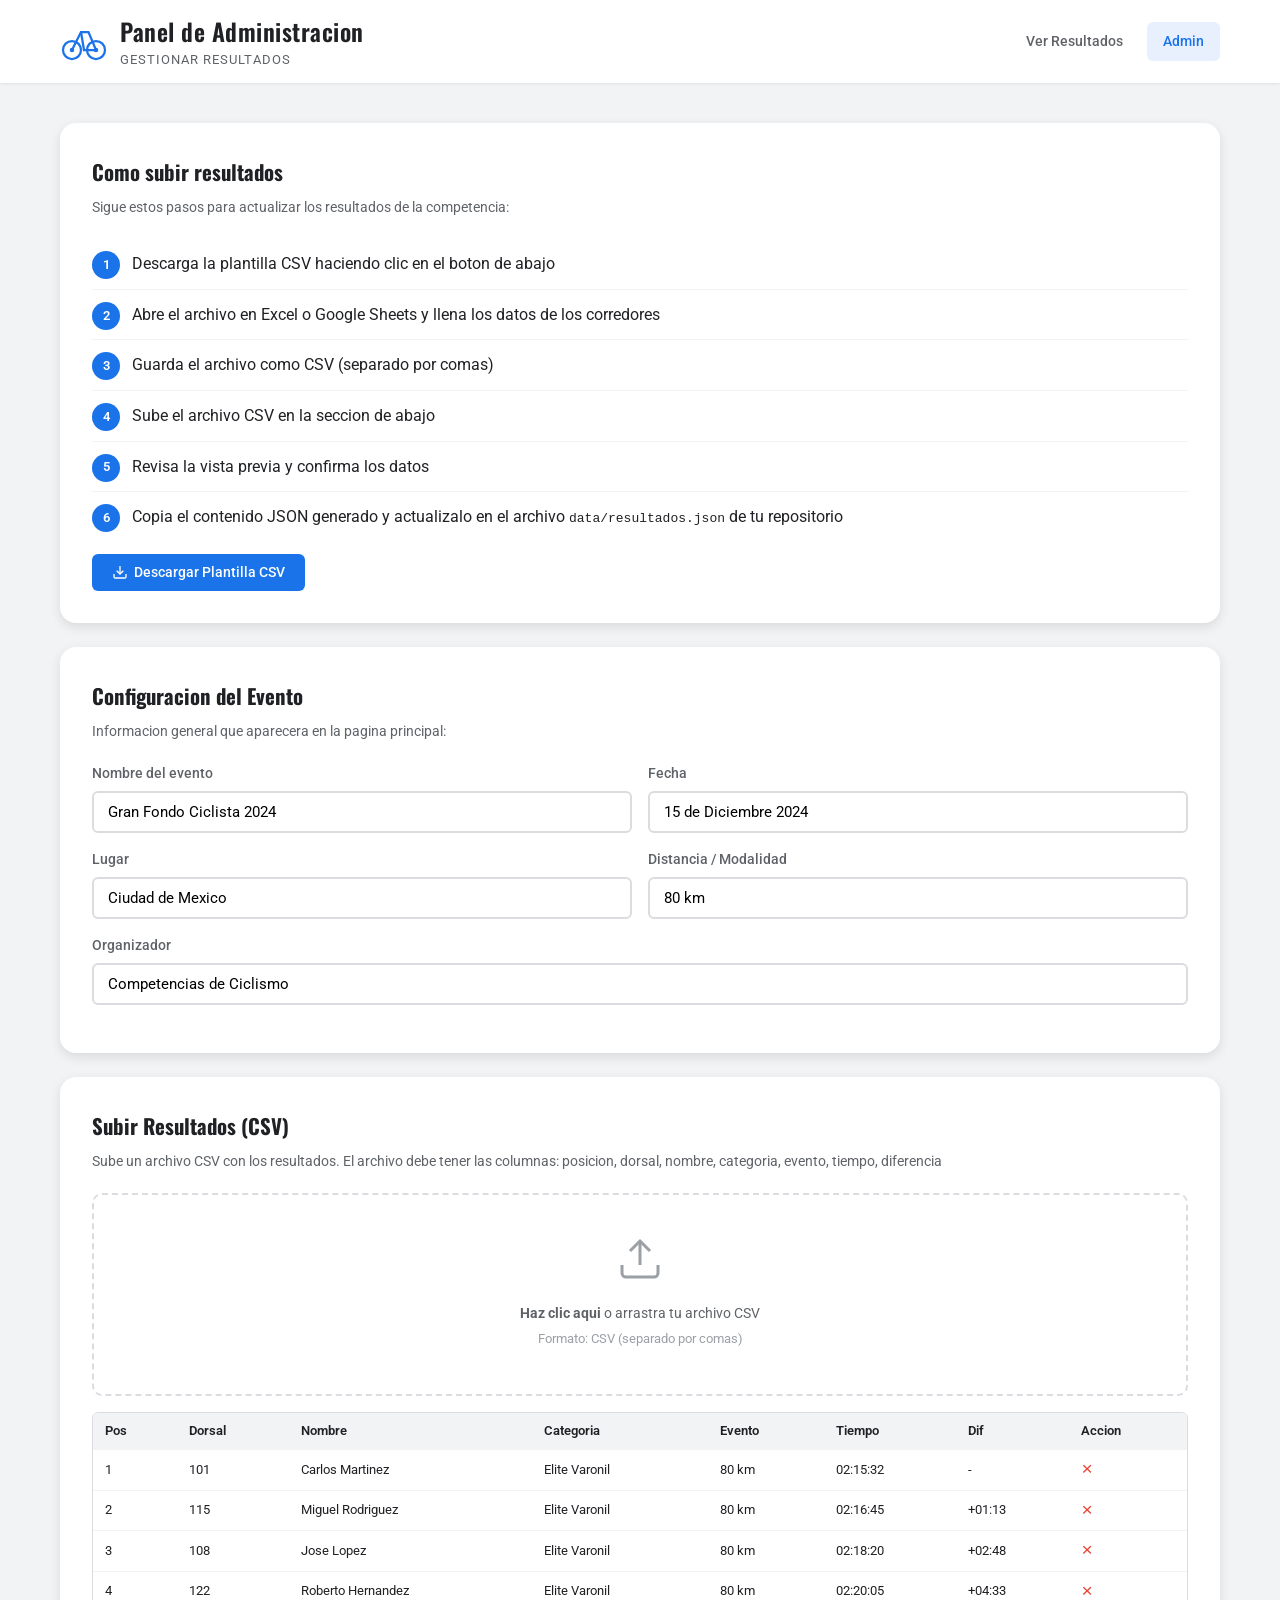
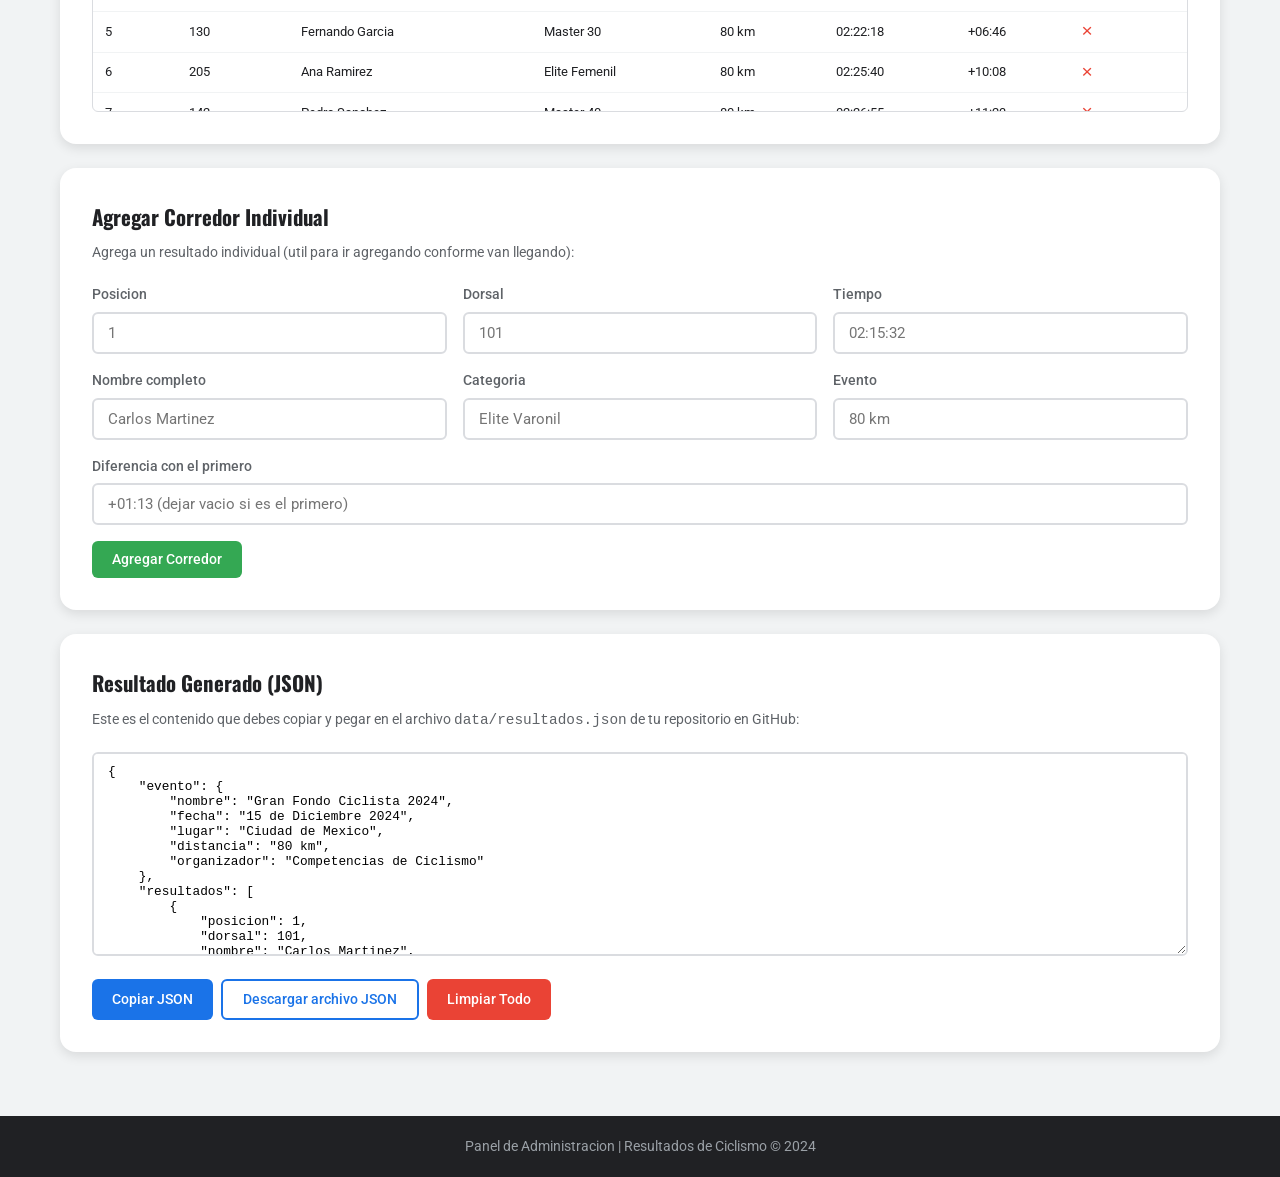
==== admin.html @ 0f293072 "feat: Pagina web completa para resultados de ciclismo - Pagina principal con tabla de resultados y b" ====
<!DOCTYPE html>
<html lang="es">
<head>
    <meta charset="UTF-8">
    <meta name="viewport" content="width=device-width, initial-scale=1.0">
    <title>Admin - Resultados de Ciclismo</title>
    <link rel="stylesheet" href="css/styles.css">
    <link rel="preconnect" href="https://fonts.googleapis.com">
    <link rel="preconnect" href="https://fonts.gstatic.com" crossorigin>
    <link href="https://fonts.googleapis.com/css2?family=Roboto:wght@300;400;500;700&family=Oswald:wght@400;500;600;700&display=swap" rel="stylesheet">
</head>
<body>
    <!-- Header -->
    <header class="header">
        <div class="container">
            <div class="header-content">
                <div class="logo">
                    <svg class="logo-icon" viewBox="0 0 64 64" width="48" height="48">
                        <circle cx="16" cy="44" r="12" fill="none" stroke="currentColor" stroke-width="3"/>
                        <circle cx="48" cy="44" r="12" fill="none" stroke="currentColor" stroke-width="3"/>
                        <path d="M16 44 L28 20 L38 20 L48 44" fill="none" stroke="currentColor" stroke-width="3"/>
                        <path d="M28 20 L32 44 L48 44" fill="none" stroke="currentColor" stroke-width="3"/>
                        <circle cx="16" cy="44" r="3" fill="currentColor"/>
                        <circle cx="48" cy="44" r="3" fill="currentColor"/>
                    </svg>
                    <div>
                        <h1 class="site-title">Panel de Administracion</h1>
                        <p class="site-subtitle">Gestionar Resultados</p>
                    </div>
                </div>
                <nav class="nav">
                    <a href="index.html" class="nav-link">Ver Resultados</a>
                    <a href="admin.html" class="nav-link active">Admin</a>
                </nav>
            </div>
        </div>
    </header>

    <!-- Main Content -->
    <main class="admin-section">
        <div class="container">

            <!-- Instructions -->
            <div class="admin-card">
                <h3>Como subir resultados</h3>
                <p>Sigue estos pasos para actualizar los resultados de la competencia:</p>
                <ol class="instructions-list">
                    <li>Descarga la plantilla CSV haciendo clic en el boton de abajo</li>
                    <li>Abre el archivo en Excel o Google Sheets y llena los datos de los corredores</li>
                    <li>Guarda el archivo como CSV (separado por comas)</li>
                    <li>Sube el archivo CSV en la seccion de abajo</li>
                    <li>Revisa la vista previa y confirma los datos</li>
                    <li>Copia el contenido JSON generado y actualizalo en el archivo <code>data/resultados.json</code> de tu repositorio</li>
                </ol>
                <div class="template-download">
                    <button id="btn-download-template" class="btn btn-primary">
                        <svg width="16" height="16" viewBox="0 0 24 24" fill="none" stroke="currentColor" stroke-width="2">
                            <path d="M21 15v4a2 2 0 0 1-2 2H5a2 2 0 0 1-2-2v-4"/>
                            <polyline points="7 10 12 15 17 10"/>
                            <line x1="12" y1="15" x2="12" y2="3"/>
                        </svg>
                        Descargar Plantilla CSV
                    </button>
                </div>
            </div>

            <!-- Event Configuration -->
            <div class="admin-card">
                <h3>Configuracion del Evento</h3>
                <p>Informacion general que aparecera en la pagina principal:</p>
                <div class="form-row">
                    <div class="form-group">
                        <label for="event-name">Nombre del evento</label>
                        <input type="text" id="event-name" placeholder="Ej: Gran Fondo Ciclista 2024">
                    </div>
                    <div class="form-group">
                        <label for="event-date">Fecha</label>
                        <input type="text" id="event-date" placeholder="Ej: 15 de Diciembre 2024">
                    </div>
                </div>
                <div class="form-row">
                    <div class="form-group">
                        <label for="event-place">Lugar</label>
                        <input type="text" id="event-place" placeholder="Ej: Ciudad de Mexico">
                    </div>
                    <div class="form-group">
                        <label for="event-distance">Distancia / Modalidad</label>
                        <input type="text" id="event-distance" placeholder="Ej: 80 km">
                    </div>
                </div>
                <div class="form-group">
                    <label for="event-organizer">Organizador</label>
                    <input type="text" id="event-organizer" placeholder="Ej: Nombre de tu organizacion">
                </div>
            </div>

            <!-- CSV Upload -->
            <div class="admin-card">
                <h3>Subir Resultados (CSV)</h3>
                <p>Sube un archivo CSV con los resultados. El archivo debe tener las columnas: posicion, dorsal, nombre, categoria, evento, tiempo, diferencia</p>
                
                <div id="alert-success" class="alert alert-success">Datos cargados correctamente</div>
                <div id="alert-error" class="alert alert-error">Error al cargar los datos</div>

                <div class="upload-area" id="upload-area">
                    <svg width="48" height="48" viewBox="0 0 24 24" fill="none" stroke="currentColor" stroke-width="1.5">
                        <path d="M21 15v4a2 2 0 0 1-2 2H5a2 2 0 0 1-2-2v-4"/>
                        <polyline points="17 8 12 3 7 8"/>
                        <line x1="12" y1="3" x2="12" y2="15"/>
                    </svg>
                    <p><strong>Haz clic aqui</strong> o arrastra tu archivo CSV</p>
                    <p class="upload-hint">Formato: CSV (separado por comas)</p>
                    <input type="file" id="csv-file" accept=".csv" style="display: none;">
                </div>

                <!-- Data Preview -->
                <div id="data-preview" class="data-preview" style="display: none;">
                </div>
            </div>

            <!-- Manual Entry -->
            <div class="admin-card">
                <h3>Agregar Corredor Individual</h3>
                <p>Agrega un resultado individual (util para ir agregando conforme van llegando):</p>
                
                <div class="form-row">
                    <div class="form-group">
                        <label for="add-position">Posicion</label>
                        <input type="number" id="add-position" placeholder="1" min="1">
                    </div>
                    <div class="form-group">
                        <label for="add-dorsal">Dorsal</label>
                        <input type="number" id="add-dorsal" placeholder="101" min="1">
                    </div>
                    <div class="form-group">
                        <label for="add-time">Tiempo</label>
                        <input type="text" id="add-time" placeholder="02:15:32">
                    </div>
                </div>
                <div class="form-row">
                    <div class="form-group">
                        <label for="add-name">Nombre completo</label>
                        <input type="text" id="add-name" placeholder="Carlos Martinez">
                    </div>
                    <div class="form-group">
                        <label for="add-category">Categoria</label>
                        <input type="text" id="add-category" placeholder="Elite Varonil">
                    </div>
                    <div class="form-group">
                        <label for="add-event">Evento</label>
                        <input type="text" id="add-event" placeholder="80 km">
                    </div>
                </div>
                <div class="form-group">
                    <label for="add-diff">Diferencia con el primero</label>
                    <input type="text" id="add-diff" placeholder="+01:13 (dejar vacio si es el primero)">
                </div>
                <button id="btn-add-runner" class="btn btn-success">Agregar Corredor</button>
            </div>

            <!-- Generated JSON Output -->
            <div class="admin-card">
                <h3>Resultado Generado (JSON)</h3>
                <p>Este es el contenido que debes copiar y pegar en el archivo <code>data/resultados.json</code> de tu repositorio en GitHub:</p>
                <div class="form-group">
                    <textarea id="json-output" rows="12" style="font-family: monospace; font-size: 0.8rem;" readonly></textarea>
                </div>
                <div style="display: flex; gap: 8px; flex-wrap: wrap;">
                    <button id="btn-copy-json" class="btn btn-primary">Copiar JSON</button>
                    <button id="btn-download-json" class="btn btn-outline">Descargar archivo JSON</button>
                    <button id="btn-clear-all" class="btn btn-danger">Limpiar Todo</button>
                </div>
            </div>

        </div>
    </main>

    <!-- Footer -->
    <footer class="footer">
        <div class="container">
            <p>Panel de Administracion | Resultados de Ciclismo &copy; 2024</p>
        </div>
    </footer>

    <script src="js/admin.js"></script>
</body>
</html>
---- css/styles.css ----
/* ===== RESET & BASE ===== */
*, *::before, *::after {
    margin: 0;
    padding: 0;
    box-sizing: border-box;
}

:root {
    --primary: #1a73e8;
    --primary-dark: #1557b0;
    --primary-light: #e8f0fe;
    --secondary: #f9ab00;
    --success: #34a853;
    --danger: #ea4335;
    --dark: #202124;
    --gray-900: #3c4043;
    --gray-700: #5f6368;
    --gray-500: #9aa0a6;
    --gray-300: #dadce0;
    --gray-100: #f1f3f4;
    --white: #ffffff;
    --shadow-sm: 0 1px 3px rgba(0,0,0,0.08);
    --shadow-md: 0 4px 12px rgba(0,0,0,0.1);
    --shadow-lg: 0 8px 24px rgba(0,0,0,0.12);
    --radius-sm: 6px;
    --radius-md: 10px;
    --radius-lg: 16px;
    --font-main: 'Roboto', sans-serif;
    --font-heading: 'Oswald', sans-serif;
}

html {
    scroll-behavior: smooth;
}

body {
    font-family: var(--font-main);
    background: var(--gray-100);
    color: var(--dark);
    line-height: 1.6;
    min-height: 100vh;
}

.container {
    max-width: 1200px;
    margin: 0 auto;
    padding: 0 20px;
}

/* ===== HEADER ===== */
.header {
    background: var(--white);
    box-shadow: var(--shadow-sm);
    position: sticky;
    top: 0;
    z-index: 100;
}

.header-content {
    display: flex;
    align-items: center;
    justify-content: space-between;
    padding: 12px 0;
}

.logo {
    display: flex;
    align-items: center;
    gap: 12px;
    color: var(--primary);
}

.logo-icon {
    flex-shrink: 0;
}

.site-title {
    font-family: var(--font-heading);
    font-size: 1.5rem;
    font-weight: 600;
    letter-spacing: 0.5px;
    color: var(--dark);
}

.site-subtitle {
    font-size: 0.8rem;
    color: var(--gray-700);
    text-transform: uppercase;
    letter-spacing: 1px;
}

.nav {
    display: flex;
    gap: 8px;
}

.nav-link {
    text-decoration: none;
    color: var(--gray-700);
    padding: 8px 16px;
    border-radius: var(--radius-sm);
    font-weight: 500;
    font-size: 0.9rem;
    transition: all 0.2s;
}

.nav-link:hover {
    background: var(--gray-100);
    color: var(--primary);
}

.nav-link.active {
    background: var(--primary-light);
    color: var(--primary);
}

/* ===== HERO ===== */
.hero {
    background: linear-gradient(135deg, var(--primary) 0%, var(--primary-dark) 100%);
    color: var(--white);
    padding: 40px 0;
}

.event-info h2 {
    font-family: var(--font-heading);
    font-size: 2rem;
    font-weight: 600;
    margin-bottom: 8px;
}

.event-info p {
    font-size: 1rem;
    opacity: 0.9;
}

/* ===== FILTERS ===== */
.filters-section {
    margin-top: -20px;
    position: relative;
    z-index: 10;
    padding-bottom: 20px;
}

.filters-card {
    background: var(--white);
    border-radius: var(--radius-lg);
    padding: 24px;
    box-shadow: var(--shadow-md);
}

.filters-title {
    font-family: var(--font-heading);
    font-size: 1.2rem;
    margin-bottom: 16px;
    color: var(--gray-900);
}

.filters-grid {
    display: grid;
    grid-template-columns: 1fr 1fr 1fr auto;
    gap: 16px;
    align-items: end;
}

.filter-group label {
    display: block;
    font-size: 0.8rem;
    font-weight: 500;
    color: var(--gray-700);
    margin-bottom: 6px;
    text-transform: uppercase;
    letter-spacing: 0.5px;
}

.filter-group input,
.filter-group select {
    width: 100%;
    padding: 10px 14px;
    border: 2px solid var(--gray-300);
    border-radius: var(--radius-sm);
    font-size: 0.95rem;
    font-family: var(--font-main);
    transition: border-color 0.2s;
    background: var(--white);
}

.filter-group input:focus,
.filter-group select:focus {
    outline: none;
    border-color: var(--primary);
    box-shadow: 0 0 0 3px var(--primary-light);
}

.filter-actions {
    display: flex;
    gap: 8px;
    align-items: end;
}

/* ===== BUTTONS ===== */
.btn {
    display: inline-flex;
    align-items: center;
    gap: 6px;
    padding: 10px 20px;
    border: none;
    border-radius: var(--radius-sm);
    font-size: 0.9rem;
    font-weight: 500;
    font-family: var(--font-main);
    cursor: pointer;
    transition: all 0.2s;
    white-space: nowrap;
}

.btn-primary {
    background: var(--primary);
    color: var(--white);
}

.btn-primary:hover {
    background: var(--primary-dark);
    box-shadow: var(--shadow-sm);
}

.btn-secondary {
    background: var(--gray-100);
    color: var(--gray-700);
}

.btn-secondary:hover {
    background: var(--gray-300);
}

.btn-outline {
    background: transparent;
    color: var(--primary);
    border: 2px solid var(--primary);
}

.btn-outline:hover {
    background: var(--primary-light);
}

.btn-success {
    background: var(--success);
    color: var(--white);
}

.btn-success:hover {
    background: #2d9249;
}

.btn-danger {
    background: var(--danger);
    color: var(--white);
}

.btn-danger:hover {
    background: #d33426;
}

/* ===== RESULTS ===== */
.results-section {
    padding: 20px 0 60px;
}

.results-header {
    display: flex;
    align-items: center;
    justify-content: space-between;
    margin-bottom: 16px;
}

.results-header h3 {
    font-size: 0.95rem;
    color: var(--gray-700);
    font-weight: 400;
}

/* Desktop Table */
.table-wrapper {
    overflow-x: auto;
    background: var(--white);
    border-radius: var(--radius-md);
    box-shadow: var(--shadow-sm);
}

.results-table {
    width: 100%;
    border-collapse: collapse;
}

.results-table th {
    background: var(--gray-100);
    padding: 14px 16px;
    text-align: left;
    font-size: 0.8rem;
    font-weight: 600;
    text-transform: uppercase;
    letter-spacing: 0.5px;
    color: var(--gray-700);
    border-bottom: 2px solid var(--gray-300);
    user-select: none;
}

.results-table th.sortable {
    cursor: pointer;
}

.results-table th.sortable:hover {
    color: var(--primary);
}

.results-table th.sort-asc::after {
    content: ' ▲';
    font-size: 0.7rem;
}

.results-table th.sort-desc::after {
    content: ' ▼';
    font-size: 0.7rem;
}

.results-table td {
    padding: 12px 16px;
    border-bottom: 1px solid var(--gray-100);
    font-size: 0.9rem;
}

.results-table tbody tr:hover {
    background: var(--primary-light);
}

.results-table tbody tr:nth-child(even) {
    background: #fafbfc;
}

.results-table tbody tr:nth-child(even):hover {
    background: var(--primary-light);
}

.position-badge {
    display: inline-flex;
    align-items: center;
    justify-content: center;
    width: 32px;
    height: 32px;
    border-radius: 50%;
    font-weight: 700;
    font-size: 0.85rem;
}

.position-1 {
    background: #ffd700;
    color: #7a6200;
}

.position-2 {
    background: #e0e0e0;
    color: #555;
}

.position-3 {
    background: #cd7f32;
    color: #fff;
}

.dorsal-badge {
    display: inline-block;
    background: var(--dark);
    color: var(--white);
    padding: 2px 10px;
    border-radius: var(--radius-sm);
    font-weight: 600;
    font-size: 0.85rem;
}

.category-tag {
    display: inline-block;
    background: var(--primary-light);
    color: var(--primary);
    padding: 3px 10px;
    border-radius: 20px;
    font-size: 0.8rem;
    font-weight: 500;
}

.time-display {
    font-family: 'Roboto Mono', monospace;
    font-weight: 500;
}

.diff-display {
    color: var(--gray-500);
    font-size: 0.85rem;
}

/* Mobile Cards */
.results-cards {
    display: none;
}

.result-card {
    background: var(--white);
    border-radius: var(--radius-md);
    padding: 16px;
    margin-bottom: 12px;
    box-shadow: var(--shadow-sm);
    display: grid;
    grid-template-columns: auto 1fr auto;
    gap: 12px;
    align-items: center;
}

.result-card .card-position {
    font-size: 1.5rem;
    font-weight: 700;
    color: var(--primary);
    text-align: center;
    min-width: 40px;
}

.result-card .card-info h4 {
    font-size: 0.95rem;
    margin-bottom: 4px;
}

.result-card .card-info .card-meta {
    font-size: 0.8rem;
    color: var(--gray-700);
}

.result-card .card-time {
    text-align: right;
}

.result-card .card-time .time {
    font-weight: 600;
    font-size: 1rem;
}

.result-card .card-time .diff {
    font-size: 0.75rem;
    color: var(--gray-500);
}

/* ===== EMPTY & LOADING STATES ===== */
.empty-state, .loading-state {
    text-align: center;
    padding: 60px 20px;
    color: var(--gray-700);
}

.empty-state svg {
    color: var(--gray-500);
    margin-bottom: 16px;
}

.empty-state h4 {
    font-size: 1.2rem;
    margin-bottom: 8px;
}

.spinner {
    width: 40px;
    height: 40px;
    border: 4px solid var(--gray-300);
    border-top-color: var(--primary);
    border-radius: 50%;
    animation: spin 0.8s linear infinite;
    margin: 0 auto 16px;
}

@keyframes spin {
    to { transform: rotate(360deg); }
}

/* ===== FOOTER ===== */
.footer {
    background: var(--dark);
    color: var(--gray-500);
    text-align: center;
    padding: 20px;
    font-size: 0.85rem;
}

/* ===== RESPONSIVE ===== */
@media (max-width: 768px) {
    .header-content {
        flex-wrap: wrap;
        gap: 8px;
    }

    .site-title {
        font-size: 1.2rem;
    }

    .hero {
        padding: 30px 0;
    }

    .event-info h2 {
        font-size: 1.5rem;
    }

    .filters-grid {
        grid-template-columns: 1fr;
    }

    .filter-actions {
        flex-direction: row;
    }

    .filter-actions .btn {
        flex: 1;
    }

    .results-header {
        flex-direction: column;
        align-items: flex-start;
        gap: 8px;
    }

    .table-wrapper {
        display: none;
    }

    .results-cards {
        display: block;
    }
}

@media (max-width: 480px) {
    .logo-icon {
        width: 36px;
        height: 36px;
    }

    .site-title {
        font-size: 1rem;
    }

    .nav-link {
        padding: 6px 12px;
        font-size: 0.8rem;
    }
}

/* ===== ADMIN PAGE STYLES ===== */
.admin-section {
    padding: 40px 0;
}

.admin-card {
    background: var(--white);
    border-radius: var(--radius-lg);
    padding: 32px;
    box-shadow: var(--shadow-md);
    margin-bottom: 24px;
}

.admin-card h3 {
    font-family: var(--font-heading);
    font-size: 1.3rem;
    margin-bottom: 8px;
    color: var(--dark);
}

.admin-card p {
    color: var(--gray-700);
    margin-bottom: 20px;
    font-size: 0.9rem;
}

.form-group {
    margin-bottom: 16px;
}

.form-group label {
    display: block;
    font-size: 0.85rem;
    font-weight: 500;
    color: var(--gray-700);
    margin-bottom: 6px;
}

.form-group input,
.form-group select,
.form-group textarea {
    width: 100%;
    padding: 10px 14px;
    border: 2px solid var(--gray-300);
    border-radius: var(--radius-sm);
    font-size: 0.95rem;
    font-family: var(--font-main);
    transition: border-color 0.2s;
}

.form-group input:focus,
.form-group select:focus,
.form-group textarea:focus {
    outline: none;
    border-color: var(--primary);
    box-shadow: 0 0 0 3px var(--primary-light);
}

.form-row {
    display: grid;
    grid-template-columns: repeat(auto-fit, minmax(200px, 1fr));
    gap: 16px;
}

.upload-area {
    border: 2px dashed var(--gray-300);
    border-radius: var(--radius-md);
    padding: 40px;
    text-align: center;
    cursor: pointer;
    transition: all 0.2s;
}

.upload-area:hover {
    border-color: var(--primary);
    background: var(--primary-light);
}

.upload-area svg {
    color: var(--gray-500);
    margin-bottom: 12px;
}

.upload-area p {
    margin-bottom: 4px;
}

.upload-area .upload-hint {
    font-size: 0.8rem;
    color: var(--gray-500);
}

.alert {
    padding: 12px 16px;
    border-radius: var(--radius-sm);
    margin-bottom: 16px;
    font-size: 0.9rem;
    display: none;
}

.alert-success {
    background: #e6f4ea;
    color: #137333;
    border: 1px solid #34a853;
}

.alert-error {
    background: #fce8e6;
    color: #c5221f;
    border: 1px solid #ea4335;
}

.alert.show {
    display: block;
}

.data-preview {
    max-height: 300px;
    overflow-y: auto;
    border: 1px solid var(--gray-300);
    border-radius: var(--radius-sm);
    margin-top: 16px;
}

.data-preview table {
    width: 100%;
    border-collapse: collapse;
    font-size: 0.8rem;
}

.data-preview th,
.data-preview td {
    padding: 8px 12px;
    border-bottom: 1px solid var(--gray-100);
    text-align: left;
}

.data-preview th {
    background: var(--gray-100);
    font-weight: 600;
    position: sticky;
    top: 0;
}

.instructions-list {
    list-style: none;
    counter-reset: step;
}

.instructions-list li {
    counter-increment: step;
    padding: 12px 0;
    padding-left: 40px;
    position: relative;
    border-bottom: 1px solid var(--gray-100);
}

.instructions-list li::before {
    content: counter(step);
    position: absolute;
    left: 0;
    top: 12px;
    width: 28px;
    height: 28px;
    background: var(--primary);
    color: var(--white);
    border-radius: 50%;
    display: flex;
    align-items: center;
    justify-content: center;
    font-size: 0.8rem;
    font-weight: 600;
}

.instructions-list li:last-child {
    border-bottom: none;
}

.template-download {
    display: inline-flex;
    align-items: center;
    gap: 8px;
    margin-top: 12px;
}
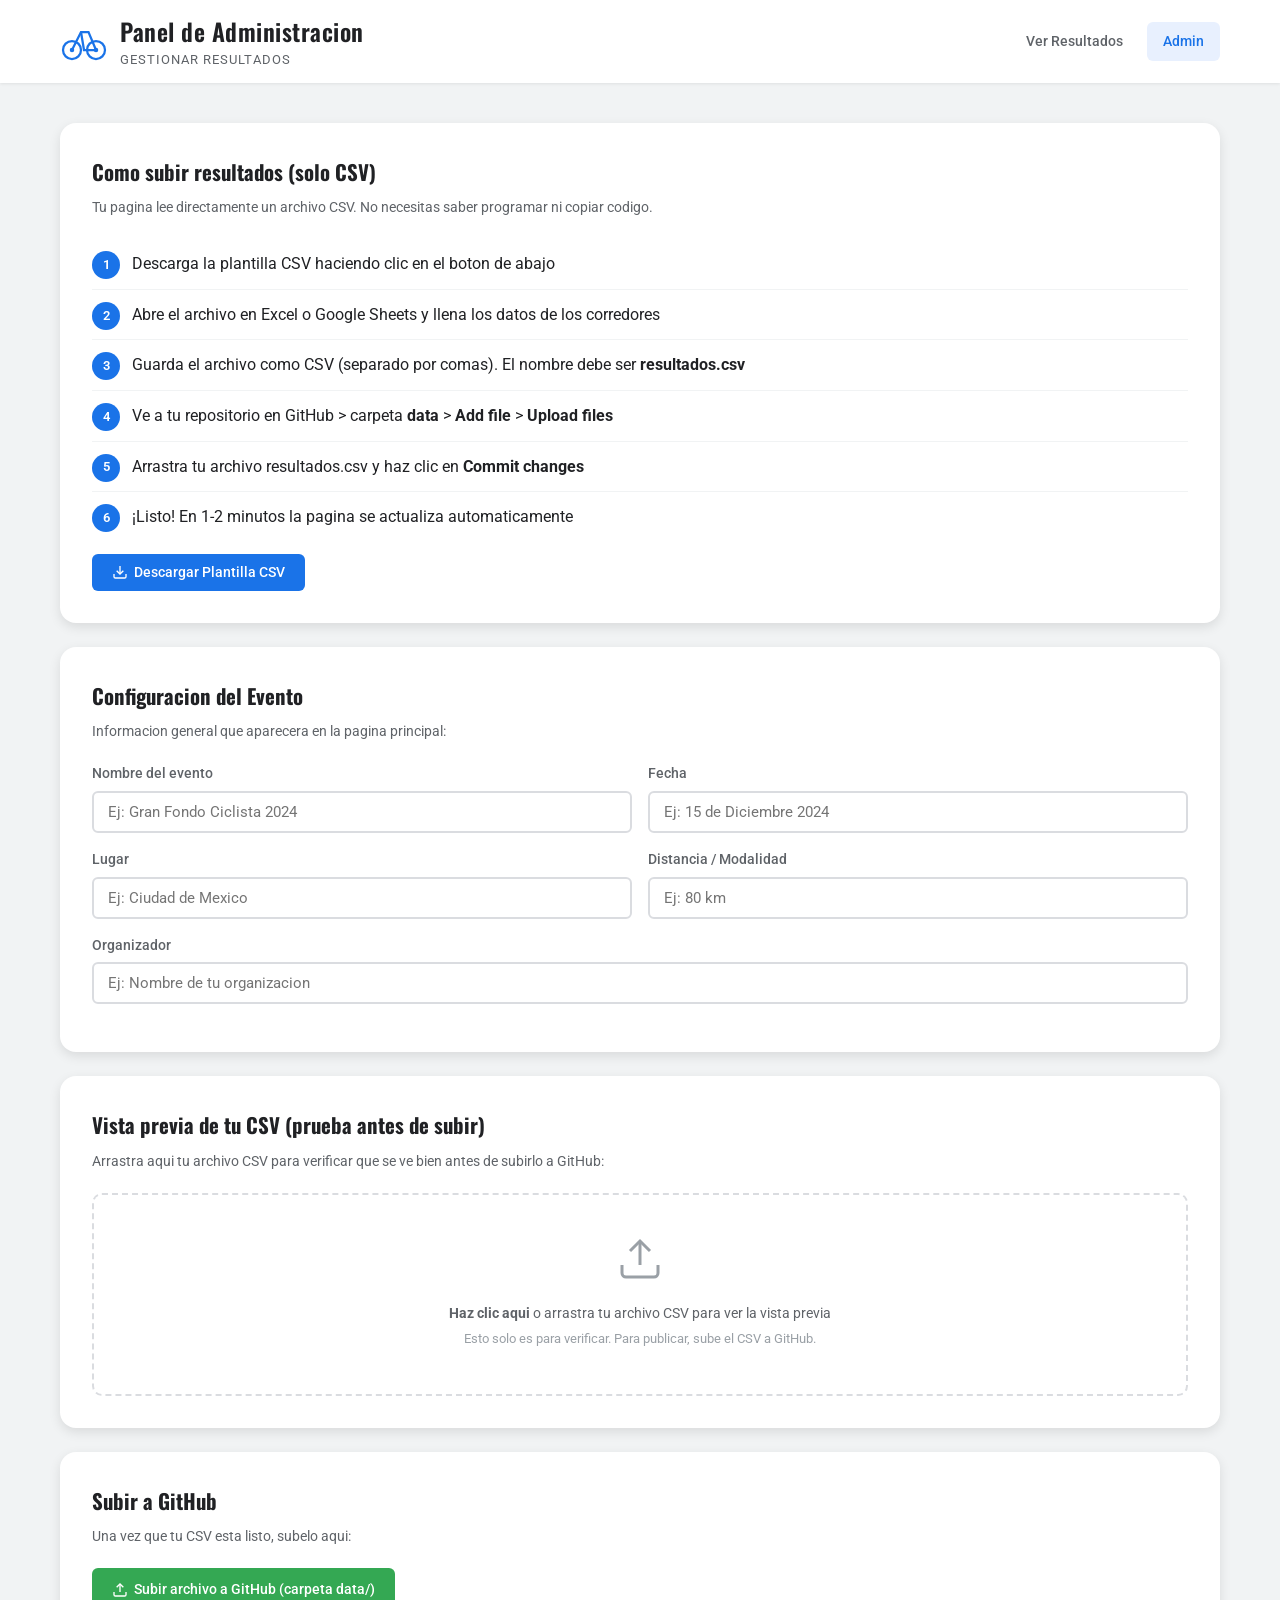
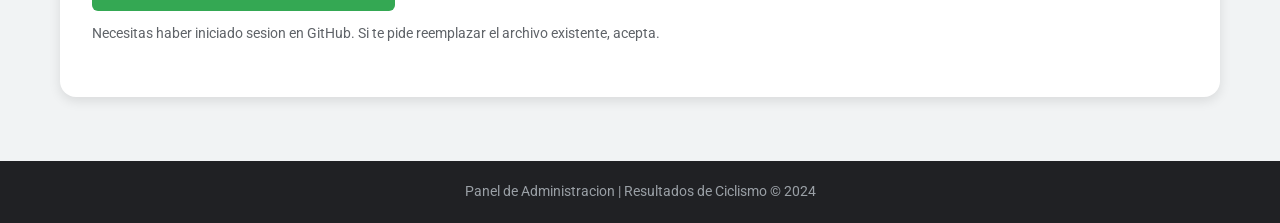
==== commit 257107fd: "feat: cambiar a solo CSV - ya no necesita JSON - La pagina lee directamente el archivo resultados.cs" ====
--- a/admin.html
+++ b/admin.html
@@ -42,15 +42,15 @@
 
             <!-- Instructions -->
             <div class="admin-card">
-                <h3>Como subir resultados</h3>
-                <p>Sigue estos pasos para actualizar los resultados de la competencia:</p>
+                <h3>Como subir resultados (solo CSV)</h3>
+                <p>Tu pagina lee directamente un archivo CSV. No necesitas saber programar ni copiar codigo.</p>
                 <ol class="instructions-list">
                     <li>Descarga la plantilla CSV haciendo clic en el boton de abajo</li>
                     <li>Abre el archivo en Excel o Google Sheets y llena los datos de los corredores</li>
-                    <li>Guarda el archivo como CSV (separado por comas)</li>
-                    <li>Sube el archivo CSV en la seccion de abajo</li>
-                    <li>Revisa la vista previa y confirma los datos</li>
-                    <li>Copia el contenido JSON generado y actualizalo en el archivo <code>data/resultados.json</code> de tu repositorio</li>
+                    <li>Guarda el archivo como CSV (separado por comas). El nombre debe ser <strong>resultados.csv</strong></li>
+                    <li>Ve a tu repositorio en GitHub > carpeta <strong>data</strong> > <strong>Add file</strong> > <strong>Upload files</strong></li>
+                    <li>Arrastra tu archivo resultados.csv y haz clic en <strong>Commit changes</strong></li>
+                    <li>¡Listo! En 1-2 minutos la pagina se actualiza automaticamente</li>
                 </ol>
                 <div class="template-download">
                     <button id="btn-download-template" class="btn btn-primary">
@@ -94,10 +94,10 @@
                 </div>
             </div>
 
-            <!-- CSV Upload -->
+            <!-- CSV Preview -->
             <div class="admin-card">
-                <h3>Subir Resultados (CSV)</h3>
-                <p>Sube un archivo CSV con los resultados. El archivo debe tener las columnas: posicion, dorsal, nombre, categoria, evento, tiempo, diferencia</p>
+                <h3>Vista previa de tu CSV (prueba antes de subir)</h3>
+                <p>Arrastra aqui tu archivo CSV para verificar que se ve bien antes de subirlo a GitHub:</p>
                 
                 <div id="alert-success" class="alert alert-success">Datos cargados correctamente</div>
                 <div id="alert-error" class="alert alert-error">Error al cargar los datos</div>
@@ -108,8 +108,8 @@
                         <polyline points="17 8 12 3 7 8"/>
                         <line x1="12" y1="3" x2="12" y2="15"/>
                     </svg>
-                    <p><strong>Haz clic aqui</strong> o arrastra tu archivo CSV</p>
-                    <p class="upload-hint">Formato: CSV (separado por comas)</p>
+                    <p><strong>Haz clic aqui</strong> o arrastra tu archivo CSV para ver la vista previa</p>
+                    <p class="upload-hint">Esto solo es para verificar. Para publicar, sube el CSV a GitHub.</p>
                     <input type="file" id="csv-file" accept=".csv" style="display: none;">
                 </div>
 
@@ -118,58 +118,21 @@
                 </div>
             </div>
 
-            <!-- Manual Entry -->
+            <!-- Quick link to upload -->
             <div class="admin-card">
-                <h3>Agregar Corredor Individual</h3>
-                <p>Agrega un resultado individual (util para ir agregando conforme van llegando):</p>
-                
-                <div class="form-row">
-                    <div class="form-group">
-                        <label for="add-position">Posicion</label>
-                        <input type="number" id="add-position" placeholder="1" min="1">
-                    </div>
-                    <div class="form-group">
-                        <label for="add-dorsal">Dorsal</label>
-                        <input type="number" id="add-dorsal" placeholder="101" min="1">
-                    </div>
-                    <div class="form-group">
-                        <label for="add-time">Tiempo</label>
-                        <input type="text" id="add-time" placeholder="02:15:32">
-                    </div>
-                </div>
-                <div class="form-row">
-                    <div class="form-group">
-                        <label for="add-name">Nombre completo</label>
-                        <input type="text" id="add-name" placeholder="Carlos Martinez">
-                    </div>
-                    <div class="form-group">
-                        <label for="add-category">Categoria</label>
-                        <input type="text" id="add-category" placeholder="Elite Varonil">
-                    </div>
-                    <div class="form-group">
-                        <label for="add-event">Evento</label>
-                        <input type="text" id="add-event" placeholder="80 km">
-                    </div>
-                </div>
-                <div class="form-group">
-                    <label for="add-diff">Diferencia con el primero</label>
-                    <input type="text" id="add-diff" placeholder="+01:13 (dejar vacio si es el primero)">
-                </div>
-                <button id="btn-add-runner" class="btn btn-success">Agregar Corredor</button>
-            </div>
-
-            <!-- Generated JSON Output -->
-            <div class="admin-card">
-                <h3>Resultado Generado (JSON)</h3>
-                <p>Este es el contenido que debes copiar y pegar en el archivo <code>data/resultados.json</code> de tu repositorio en GitHub:</p>
-                <div class="form-group">
-                    <textarea id="json-output" rows="12" style="font-family: monospace; font-size: 0.8rem;" readonly></textarea>
-                </div>
-                <div style="display: flex; gap: 8px; flex-wrap: wrap;">
-                    <button id="btn-copy-json" class="btn btn-primary">Copiar JSON</button>
-                    <button id="btn-download-json" class="btn btn-outline">Descargar archivo JSON</button>
-                    <button id="btn-clear-all" class="btn btn-danger">Limpiar Todo</button>
-                </div>
+                <h3>Subir a GitHub</h3>
+                <p>Una vez que tu CSV esta listo, subelo aqui:</p>
+                <a href="https://github.com/Nancyms1012/Resultados-ciclismo/upload/main/data" target="_blank" class="btn btn-success" style="display: inline-flex; text-decoration: none;">
+                    <svg width="16" height="16" viewBox="0 0 24 24" fill="none" stroke="currentColor" stroke-width="2">
+                        <path d="M21 15v4a2 2 0 0 1-2 2H5a2 2 0 0 1-2-2v-4"/>
+                        <polyline points="17 8 12 3 7 8"/>
+                        <line x1="12" y1="3" x2="12" y2="15"/>
+                    </svg>
+                    Subir archivo a GitHub (carpeta data/)
+                </a>
+                <p style="margin-top: 12px; font-size: 0.85rem; color: var(--gray-700);">
+                    Necesitas haber iniciado sesion en GitHub. Si te pide reemplazar el archivo existente, acepta.
+                </p>
             </div>
 
         </div>
